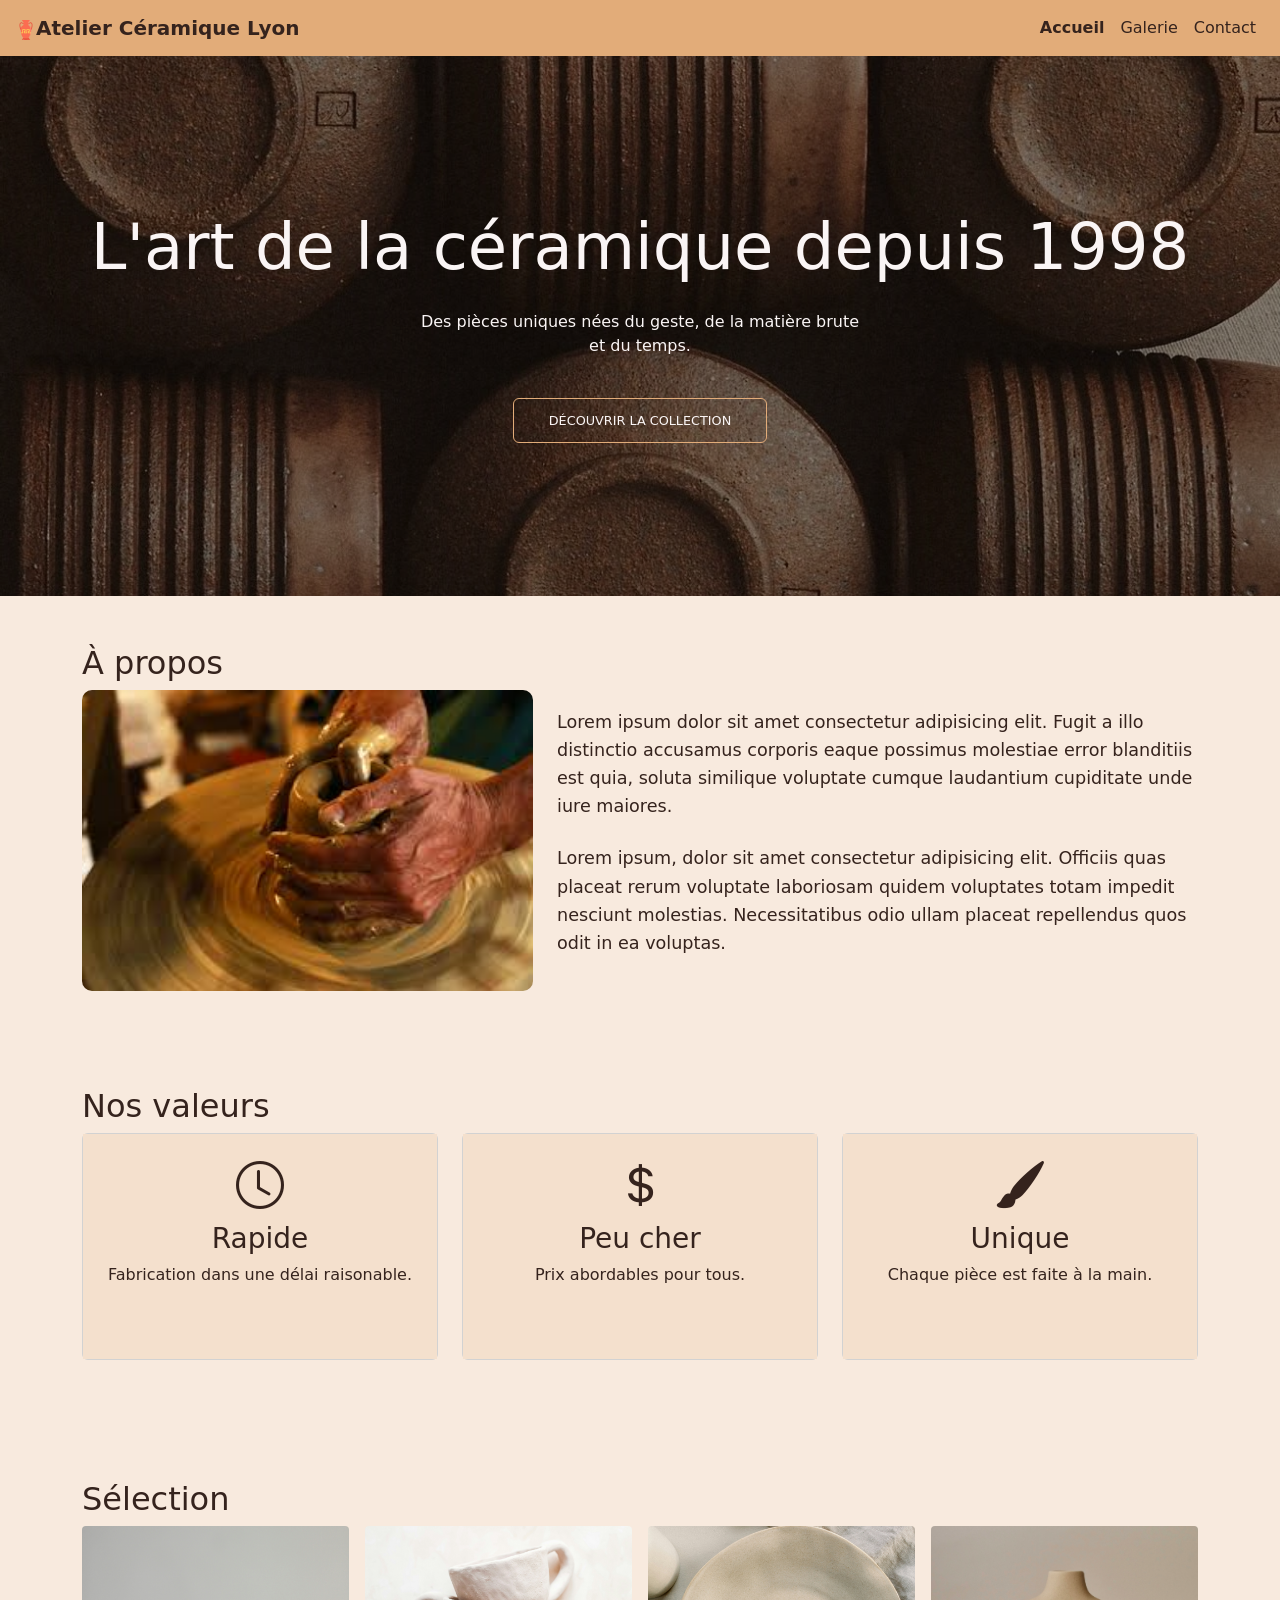
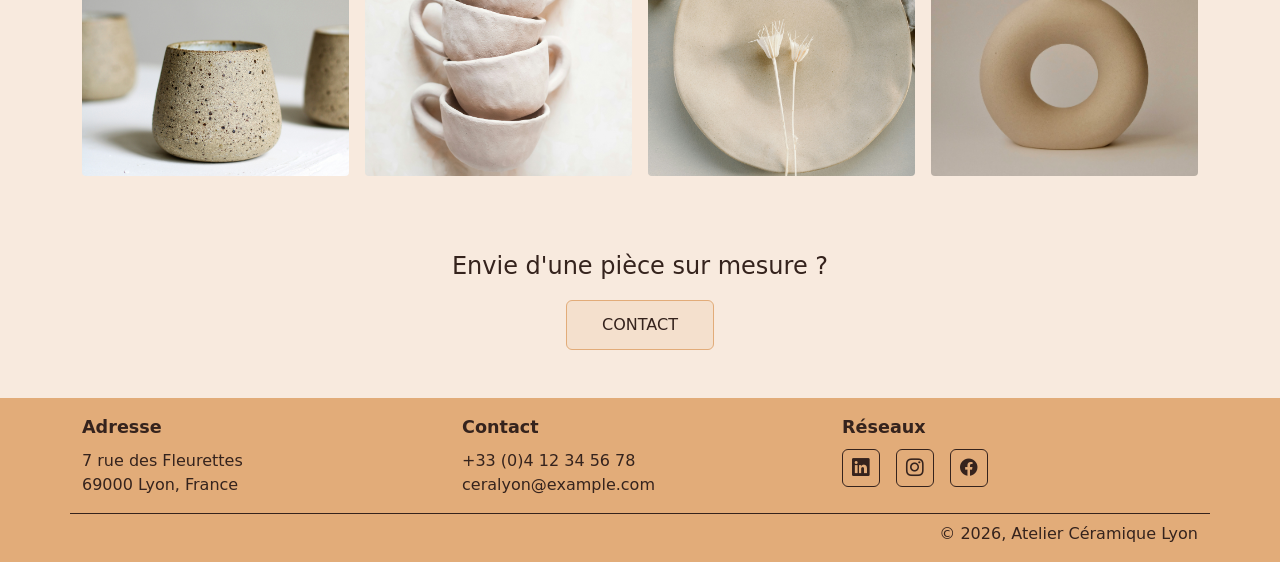
==== index.html @ 5c56f78a "Changement logo, footer responsive, sélection responsive." ====
<!DOCTYPE html>
<html lang="fr">

<head>
    <meta charset="UTF-8">
    <meta name="viewport" content="width=device-width, initial-scale=1.0">
    <link href="assets/css/style.css" rel="stylesheet">
    <link href="https://cdn.jsdelivr.net/npm/bootstrap@5.3.3/dist/css/bootstrap.min.css" rel="stylesheet">
    <link href="https://cdn.jsdelivr.net/npm/bootstrap-icons@1.11.3/font/bootstrap-icons.min.css" rel="stylesheet">
    <title>Atelier Céramique Lyon</title>
</head>

<body>
    <nav id="navi" class="navbar navbar-expand-md">
        <a class="navbar-brand ms-3" href="#">
            <img src="./assets/img/vase.svg" alt="" height="20" width="20" />Atelier Céramique Lyon</a>
        <button class="navbar-toggler ms-auto" type="button" data-bs-toggle="collapse"
            data-bs-target="#navbarSupportedContent" aria-controls="navbarSupportedContent" aria-expanded="false"
            aria-label="Toggle navigation">
            <span class="navbar-toggler-icon"></span>
        </button>
        <div class="collapse navbar-collapse me-3" id="navbarSupportedContent">
            <div class="navbar-nav ms-auto">
                <a class="nav-item nav-link active" href="index.html">Accueil</a>
                <a class="nav-item nav-link" href="galerie.html">Galerie</a>
                <a class="nav-item nav-link" href="contact.html">Contact</a>
            </div>
        </div>
    </nav>

    <main>
        <section class="hero">
            <!-- Image -->
            <img class="hero-img" src="./assets/img/hero1.webp" alt="Céramiques artisanales en terre cuite">

            <!-- Overlay -->
            <div class="hero-overlay"></div>

            <!-- Texte -->
            <div class="hero-content">
                <h1 class="hero-title">L'art de la céramique depuis 1998</h1>
                <p class="hero-subtitle">
                    Des pièces uniques nées du geste, de la matière brute et du temps.
                </p>
                <a href="galerie.html" class="hero-btn">Découvrir la collection</a>
            </div>
        </section>

        <section class="section">
            <div class="container">
                <h2>À propos</h2>
                <div class="row g-4 align-items-center">
                    <div class="col-md-5">
                        <img src="./assets/img/atelierap.jpg" alt="Fabrication d'un pot" class="about-img">
                    </div>

                    <div class="col-md-7 about-text">
                        <p>Lorem ipsum dolor sit amet consectetur adipisicing elit. Fugit a illo distinctio accusamus
                            corporis eaque possimus molestiae error blanditiis est quia, soluta similique voluptate
                            cumque laudantium cupiditate unde iure maiores.</p>
                        <p>Lorem ipsum, dolor sit amet consectetur adipisicing elit. Officiis quas placeat rerum
                            voluptate laboriosam quidem voluptates totam impedit nesciunt molestias. Necessitatibus odio
                            ullam placeat repellendus quos odit in ea voluptas.</p>
                    </div>
                </div>
            </div>
        </section>

        <section class="section">
            <div class="container">
                <h2>Nos valeurs</h2>
                <div class="row">
                    <div class="col-md">
                        <div class="card mb-4">
                            <div class="card-body text-center">
                                <i class="bi bi-clock"></i>
                                <h3 class="value-title">Rapide</h3>
                                <p class="value-text">Fabrication dans une délai raisonable.</p>
                            </div>
                        </div>
                    </div>

                    <div class="col-md">
                        <div class="card mb-4">
                            <div class="card-body text-center">
                                <i class="bi bi-currency-dollar"></i>
                                <h3 class="value-title">Peu cher</h3>
                                <p class="value-text">Prix abordables pour tous.</p>
                            </div>
                        </div>
                    </div>

                    <div class="col-md">
                        <div class="card mb-4">
                            <div class="card-body text-center">
                                <i class="bi bi-brush-fill"></i>
                                <h3 class="value-title">Unique</h3>
                                <p class="value-text">Chaque pièce est faite à la main.</p>
                            </div>
                        </div>
                    </div>
                </div>
            </div>
        </section>

        <section class="section">
            <div class="container">
                <h2>Sélection</h2>
                <div class="row g-3">
                    <div class="col-12 col-sm-6 col-md-3 mb-4">
                        <img class="img-selection" src="./assets/img/selec1.jpg" alt="">
                    </div>
                    <div class="col-12 col-sm-6 col-md-3 mb-4">
                        <img class="img-selection" src="./assets/img/selec2.jpg" alt="">
                    </div>
                    <div class="col-12 col-sm-6 col-md-3 mb-4">
                        <img class="img-selection" src="./assets/img/selec3.jpg" alt="">
                    </div>
                    <div class="col-12 col-sm-6 col-md-3 mb-4">
                        <img class="img-selection" src="./assets/img/selec4.jpg" alt="">
                    </div>
                </div>
            </div>
            <div class="container mt-3">
                <div class="row">
                    <div class="col text-center selec-div">
                        <p>Envie d'une pièce sur mesure ?</p>
                        <a href="contact.html" class="selec-btn">Contact</a>
                    </div>
                </div>
            </div>
        </section>

    </main>

    <footer class="py-3">
        <div class="container">
            <div class="row pb-2 gy-4 text-center text-md-start">

                <div class="col-12 col-md-4">
                    <p class="col-title">Adresse</p>
                    <div class="footer-info">
                        7 rue des Fleurettes<br>
                        69000 Lyon, France
                    </div>
                </div>

                <div class="col-12 col-md-4">
                    <p class="col-title">Contact</p>
                    <div class="footer-info">
                        <a href="tel:+33412345678">+33 (0)4 12 34 56 78</a><br>
                        <a href="mailto:mailto:ceralyon@example.com">ceralyon@example.com</a>
                    </div>
                </div>

                <div class="col-12 col-md-4">
                    <p class="col-title">Réseaux</p>
                    <div class="d-flex justify-content-center justify-content-md-start gap-3">
                        <a href="https://www.linkedin.com" class="social-icon" target="_blank" rel="noopener"
                            aria-label="LinkedIn">
                            <i class="bi bi-linkedin"></i>
                        </a>
                        <a href="https://www.instagram.com" class="social-icon" target="_blank" rel="noopener"
                            aria-label="Instagram">
                            <i class="bi bi-instagram"></i>
                        </a>
                        <a href="https://www.facebook.com" class="social-icon" target="_blank" rel="noopener"
                            aria-label="Facebook">
                            <i class="bi bi-facebook"></i>
                        </a>
                    </div>
                </div>

            </div>

            <div class="row border-top pt-2 mt-2">
                <div class="col-12 text-center text-md-end">
                    <p class="copyright mb-0"><span>&copy; 2026</span>, Atelier Céramique Lyon</p>
                </div>
            </div>
        </div>
    </footer>

    <script src="https://cdn.jsdelivr.net/npm/bootstrap@5.3.8/dist/js/bootstrap.bundle.min.js"
        integrity="sha384-FKyoEForCGlyvwx9Hj09JcYn3nv7wiPVlz7YYwJrWVcXK/BmnVDxM+D2scQbITxI"
        crossorigin="anonymous"></script>
</body>

</html>
---- assets/css/style.css ----
/**************** Reset ****************/
*,
*::before,
*::after {
    box-sizing: border-box;
    margin: 0;
    padding: 0;
}

/**************** Root ****************/
:root {
    --white-ish: #faf5f5;
    --bg-body: #f8eade;
    --accent-bg-body: #f4e0cd;
    --bg-nav-ft-btn: #e2ac79;
    --primary-txt-i: #35231D;
}

/**************** Navigation ****************/
#navi {
    background-color: var(--bg-nav-ft-btn);
}

.navbar-brand,
.active {
    color: var(--primary-txt-i) !important;
    font-weight: 600 !important;
}

.nav-link {
    color: var(--primary-txt-i) !important;
}

.nav-link:hover {
    color: var(--white-ish) !important;
}

/**************** Hero ****************/
.hero {
    position: relative;
    width: 100%;
    height: 60vh;
}

/* Image de fond */
.hero-img {
    position: absolute;
    inset: 0;
    /* positionne l'élément*/
    width: 100%;
    height: 100%;
    object-fit: cover;
    object-position: center;
}

/* Overlay sombre */
.hero-overlay {
    position: absolute;
    inset: 0;
    /* positionne l'élément*/
    background: rgba(20, 12, 8, 0.45);
}

.hero-content {
    position: relative;
    z-index: 1;
    /* Au dessus de l'image + overlay */
    height: 100%;
    display: flex;
    flex-direction: column;
    align-items: center;
    justify-content: center;
    text-align: center;
    padding: 2rem;
    color: var(--white-ish);
}

.hero-title {
    font-weight: 400;
    font-size: clamp(2.8rem, 5vw, 6rem);
    /* responsive */
    margin-bottom: 1.5rem;
}

.hero-subtitle {
    font-weight: 400;
    font-size: clamp(.85rem, 1.5vw, 1rem);
    /* responsive */
    color: var(--white-ish);
    max-width: 450px;
    /* Pour un subtitle en 2 lignes */
    margin-bottom: 2.5rem;
}

.hero-btn {
    display: inline-block;
    padding: .75rem 2.2rem;
    border: 1px solid var(--bg-nav-ft-btn);
    border-radius: 6px;
    color: var(--white-ish);
    font-weight: 400;
    font-size: .8rem;
    text-transform: uppercase;
    text-decoration: none;
    transition: background .25s, color .25s;
}

.hero-btn:hover {
    background: var(--bg-nav-ft-btn);
    color: var(--primary-txt-i);
}

/**************** Main ****************/
main {
    background-color: var(--bg-body);
}

.section {
    padding: 3rem 0;
    color: var(--primary-txt-i);
}

/**************** About ****************/

.about-section h2 {
    font-size: 1.5rem;
    font-weight: 600;
    margin-bottom: 1.5rem;
    color: var(--primary-txt-i);
}

.about-img {
    width: 100%;
    height: 100%;
    min-height: 260px;
    object-fit: cover;
    display: block;
    border-radius: 10px;
}

.about-text p {
    font-size: 1.1rem;
    line-height: 1.6;
    color: var(--primary-txt-i);
}

.about-text p+p {
    margin-top: 1.5rem;
}

/**************** Values ****************/
.value-text,
.value-title,
.card-body>i {
    color: var(--primary-txt-i);
}

.card-body {
    background-color: var(--accent-bg-body);
    height: 25vh;
}

.card-body>i {
    font-size: 3em;
}

/**************** Selection ****************/
.img-selection {
    width: 100%;
    height: 250px;
    /* hauteur fixe identique pour toutes */
    object-fit: cover;
    /* recadre sans déformer */
    object-position: center;
    display: block;
    border-radius: 4px;
}

.selec-div {
    padding-top: 2rem;
}

.selec-div>p {
    font-size: 1.5rem;
    font-weight: 400;
}

.selec-btn {
    display: inline-block;
    padding: .75rem 2.2rem;
    border: 1px solid var(--bg-nav-ft-btn);
    border-radius: 6px;
    color: var(--primary-txt-i);
    font-weight: 400;
    font-size: 1rem;
    text-transform: uppercase;
    text-decoration: none;
    transition: background .25s, color .25s;
    background-color: var(--accent-bg-body);
}

.selec-btn:hover {
    background: var(--bg-nav-ft-btn);
    color: var(--primary-txt-i);
}

/**************** Contact ****************/
.btn-outline-primary {
    color: var(--primary-txt-i) !important;
    border: solid 2px var(--bg-nav-ft-btn) !important;
    background-color: var(--accent-bg-body) !important;
}

.btn-outline-primary:hover {
    color: var(--primary-txt-i) !important;
    background-color: var(--bg-nav-ft-btn) !important;
}

.outline {
    outline: solid var(--bg-nav-ft-btn);
    padding: 20px;
}

.form-control:focus {
    border-color: var(--primary-txt-i) !important;
    box-shadow: none !important;
}

.form-select:focus {
    border-color: var(--primary-txt-i) !important;
    box-shadow: none !important;
}

.form-check-input:focus {
    border-color: var(--primary-txt-i) !important;
    box-shadow: none !important;
}

.form-check-input:checked {
    border-color: var(--primary-txt-i) !important;
    box-shadow: none !important;
    background-color: var(--bg-nav-ft-btn) !important;
}

.infos {
    font-weight: 600;
    font-size: 1.1em;
}

main {
    color: var(--primary-txt-i);
    overflow-x: hidden;
}

main a,
footer a {
    color: var(--primary-txt-i);
    text-decoration: none;
    transition: color .2s;
}

main a:hover {
    color: var(--primary-txt-i);
}

/**************** Footer ****************/

footer {
    background-color: var(--bg-nav-ft-btn);
    color: var(--primary-txt-i);
}

/* footer a {
    color: var(--primary-txt-i);
    text-decoration: none;
    transition: color .2s;
} */

footer a:hover {
    color: var(--white-ish);
}

.col-title {
    font-weight: 600;
    font-size: 1.1rem;
    margin-bottom: .5rem;
    color: var(--primary-txt-i);
}

.social-icon {
    display: inline-flex;
    align-items: center;
    justify-content: center;
    width: 38px;
    height: 38px;
    border: 1px solid var(--primary-txt-i);
    border-radius: 6px;
    font-size: 1.1rem;
    transition: border-color .2s, color .2s;
}

.social-icon:hover {
    border-color: var(--white-ish);
}

div > .border-top {
    border-color: var(--primary-txt-i) !important;
}
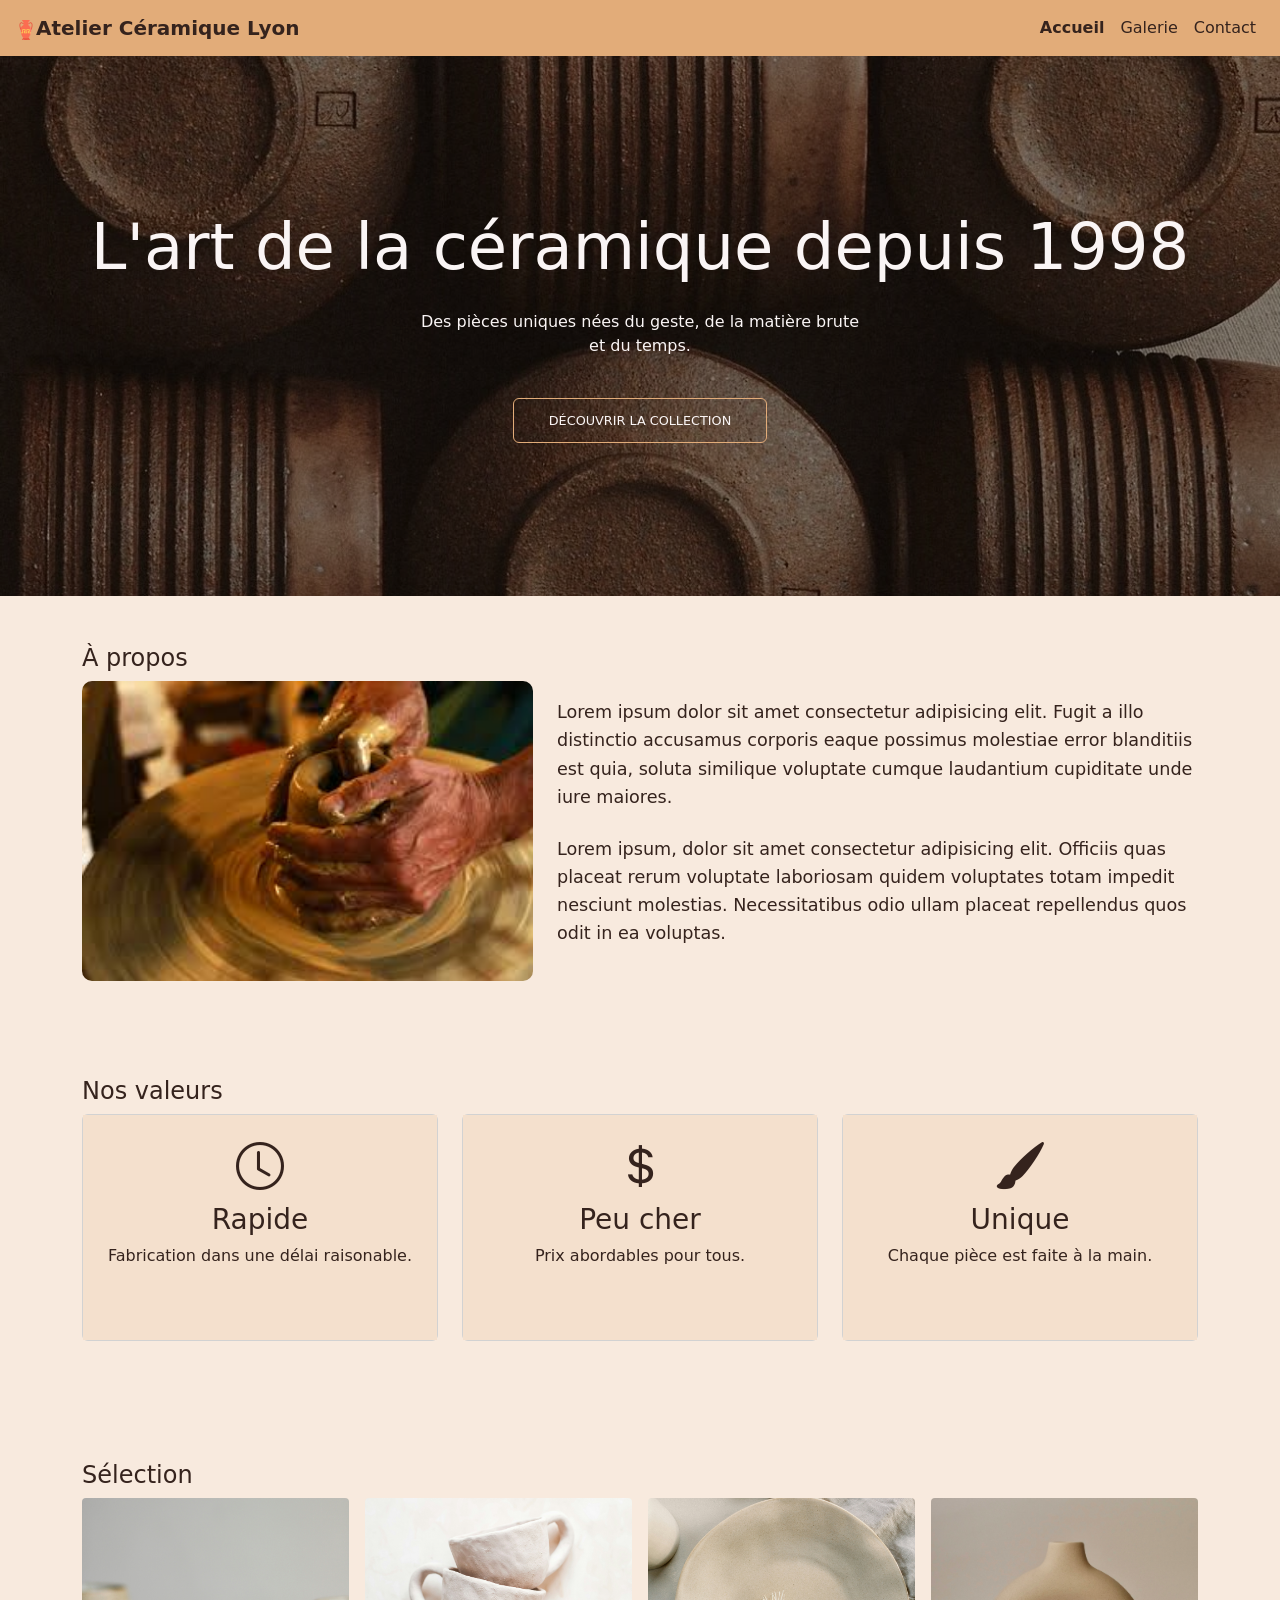
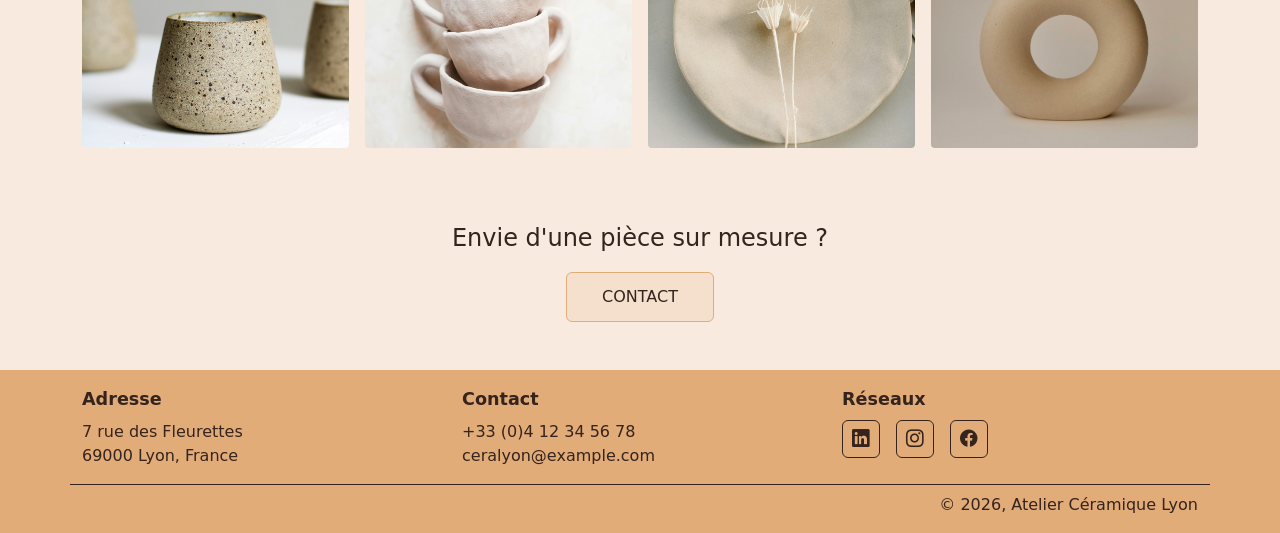
==== commit dbddccad: "Uniformisation de la taille des textes, ajout page Galerie." ====
--- a/index.html
+++ b/index.html
@@ -13,7 +13,7 @@
 <body>
     <nav id="navi" class="navbar navbar-expand-md">
         <a class="navbar-brand ms-3" href="#">
-            <img src="./assets/img/vase.svg" alt="" height="20" width="20" />Atelier Céramique Lyon</a>
+            <img src="./assets/img/vase.svg" alt="" height="20" width="20">Atelier Céramique Lyon</a>
         <button class="navbar-toggler ms-auto" type="button" data-bs-toggle="collapse"
             data-bs-target="#navbarSupportedContent" aria-controls="navbarSupportedContent" aria-expanded="false"
             aria-label="Toggle navigation">
@@ -30,13 +30,8 @@
 
     <main>
         <section class="hero">
-            <!-- Image -->
             <img class="hero-img" src="./assets/img/hero1.webp" alt="Céramiques artisanales en terre cuite">
-
-            <!-- Overlay -->
             <div class="hero-overlay"></div>
-
-            <!-- Texte -->
             <div class="hero-content">
                 <h1 class="hero-title">L'art de la céramique depuis 1998</h1>
                 <p class="hero-subtitle">
--- a/assets/css/style.css
+++ b/assets/css/style.css
@@ -14,6 +14,17 @@
     --accent-bg-body: #f4e0cd;
     --bg-nav-ft-btn: #e2ac79;
     --primary-txt-i: #35231D;
+}
+
+/**************** Body ****************/
+body {
+    display: flex;
+    flex-direction: column;
+    min-height: 100vh;
+}
+
+body h2 {
+    font-size: 1.5em;
 }
 
 /**************** Navigation ****************/
@@ -112,6 +123,7 @@
 
 /**************** Main ****************/
 main {
+    flex: 1;
     background-color: var(--bg-body);
 }
 
@@ -121,14 +133,6 @@
 }
 
 /**************** About ****************/
-
-.about-section h2 {
-    font-size: 1.5rem;
-    font-weight: 600;
-    margin-bottom: 1.5rem;
-    color: var(--primary-txt-i);
-}
-
 .about-img {
     width: 100%;
     height: 100%;
@@ -204,6 +208,43 @@
     color: var(--primary-txt-i);
 }
 
+/**************** Galerie ****************/
+.card-galerie {
+    border: 1px solid var(--primary-txt-i);
+    border-radius: 8px;
+    overflow: hidden;
+    cursor: pointer;
+    transition: box-shadow 0.2s;
+}
+.card-galerie:hover {
+    box-shadow: 0 4px 12px rgba(53,35,29,0.5);
+}
+
+.card-img-wrap {
+    width: 100%;
+    height: 200px;
+    overflow: hidden;
+}
+.card-img-wrap img {
+    width: 100%;
+    height: 100%;
+    object-fit: cover;
+    transition: transform 0.3s ease;
+}
+.card-galerie:hover .card-img-wrap img {
+    transform: scale(1.04); /* zoom */
+}
+
+.card-body-galerie {
+    padding: 1rem 1.25rem 1.25rem;
+}
+.card-body-galerie p {
+  color: var(--primary-txt-i);
+  margin: 0;
+  line-height: 1.4;
+}
+
+
 /**************** Contact ****************/
 .btn-outline-primary {
     color: var(--primary-txt-i) !important;
@@ -219,6 +260,11 @@
 .outline {
     outline: solid var(--bg-nav-ft-btn);
     padding: 20px;
+}
+
+.required::after {
+    content:" *";
+    color: red;
 }
 
 .form-control:focus {
@@ -303,6 +349,6 @@
     border-color: var(--white-ish);
 }
 
-div > .border-top {
+div>.border-top {
     border-color: var(--primary-txt-i) !important;
 }
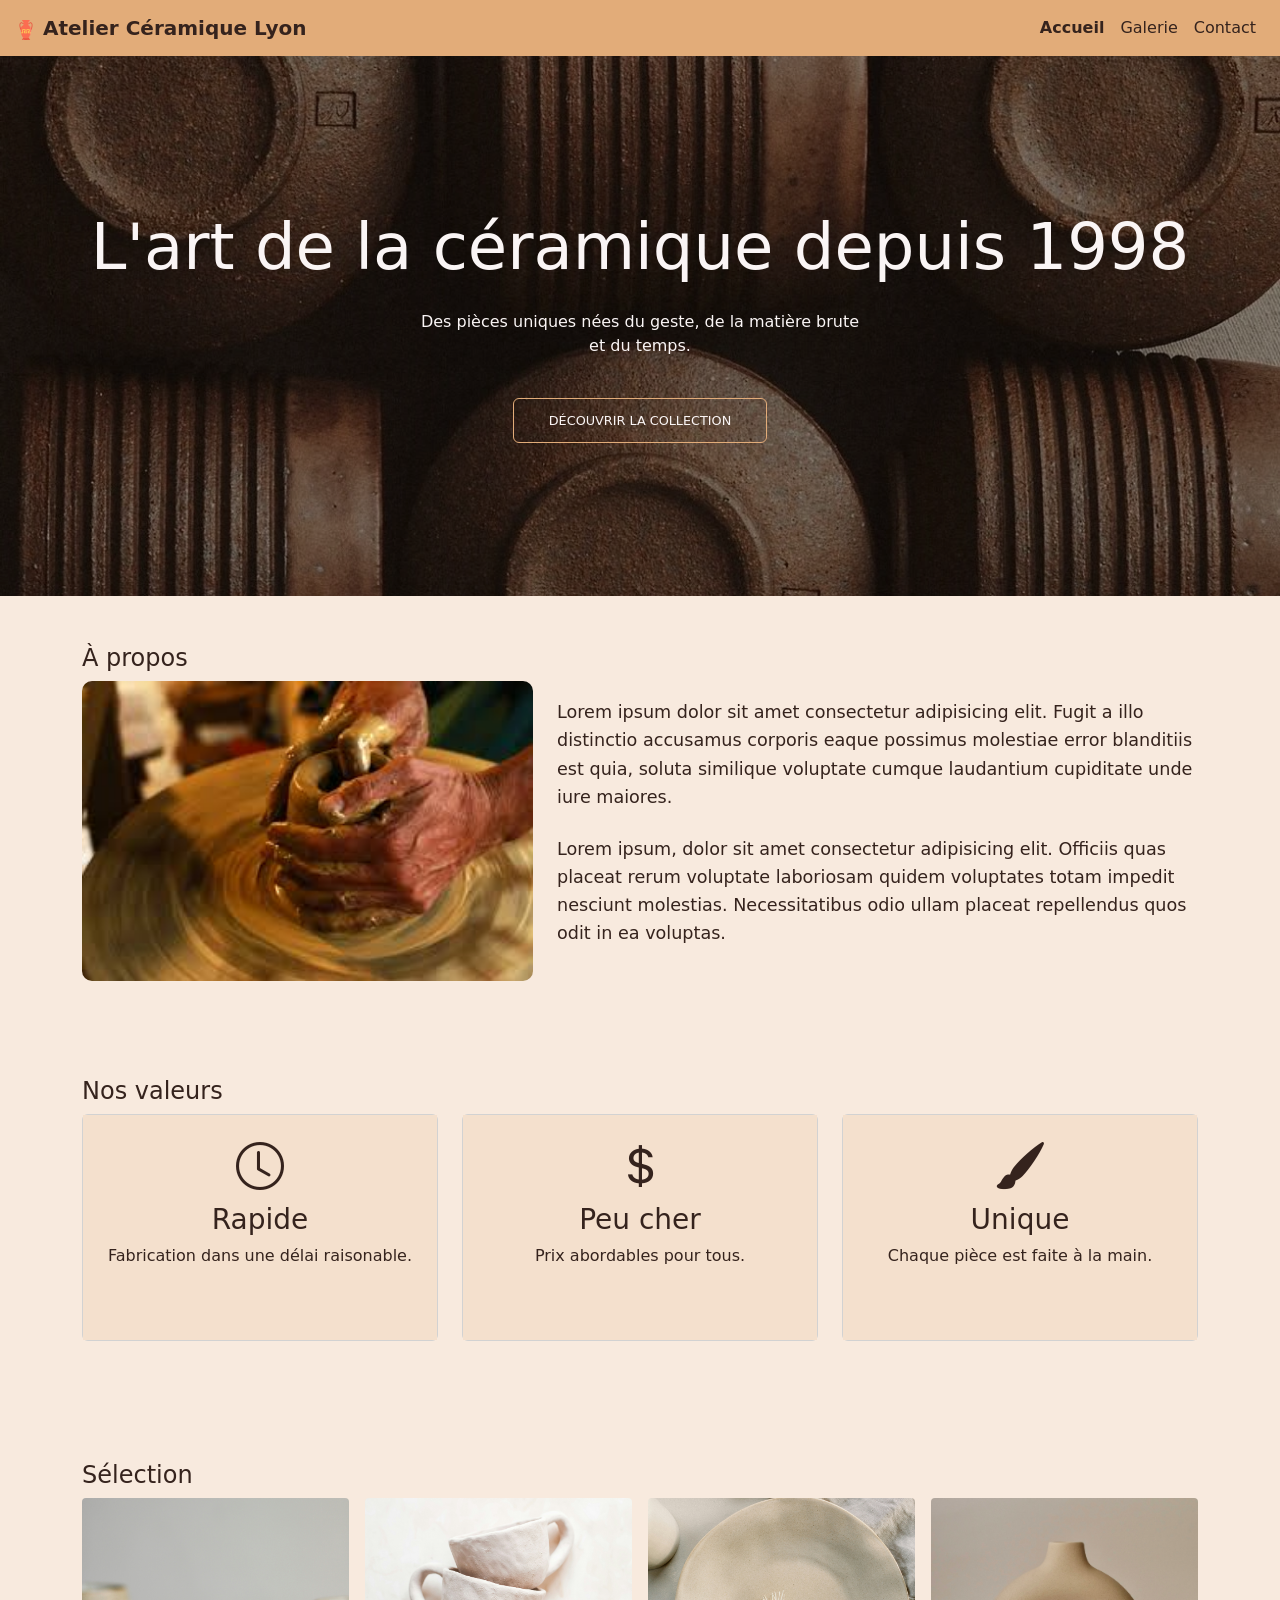
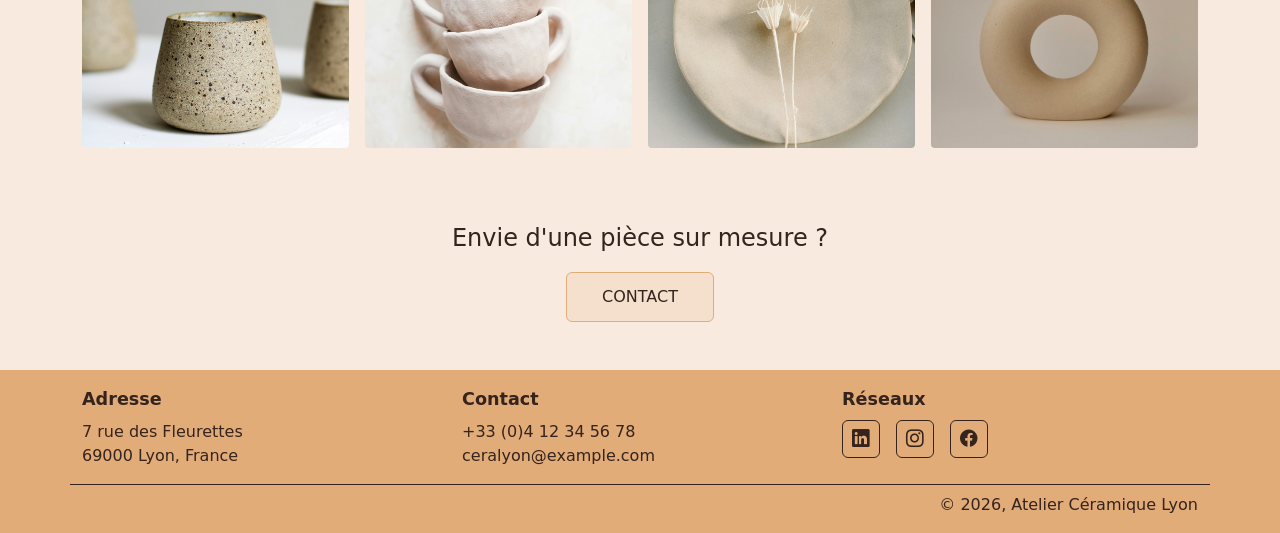
==== commit 76fff9aa: "Ajout du nouvel icon navbrand sur toutes les pages + redirection accueil dessus." ====
--- a/index.html
+++ b/index.html
@@ -12,8 +12,8 @@
 
 <body>
     <nav id="navi" class="navbar navbar-expand-md">
-        <a class="navbar-brand ms-3" href="#">
-            <img src="./assets/img/vase.svg" alt="" height="20" width="20">Atelier Céramique Lyon</a>
+        <a class="navbar-brand ms-3" href="index.html">
+            <img src="./assets/img/vase.svg" alt="" height="20" width="20"> Atelier Céramique Lyon</a>
         <button class="navbar-toggler ms-auto" type="button" data-bs-toggle="collapse"
             data-bs-target="#navbarSupportedContent" aria-controls="navbarSupportedContent" aria-expanded="false"
             aria-label="Toggle navigation">
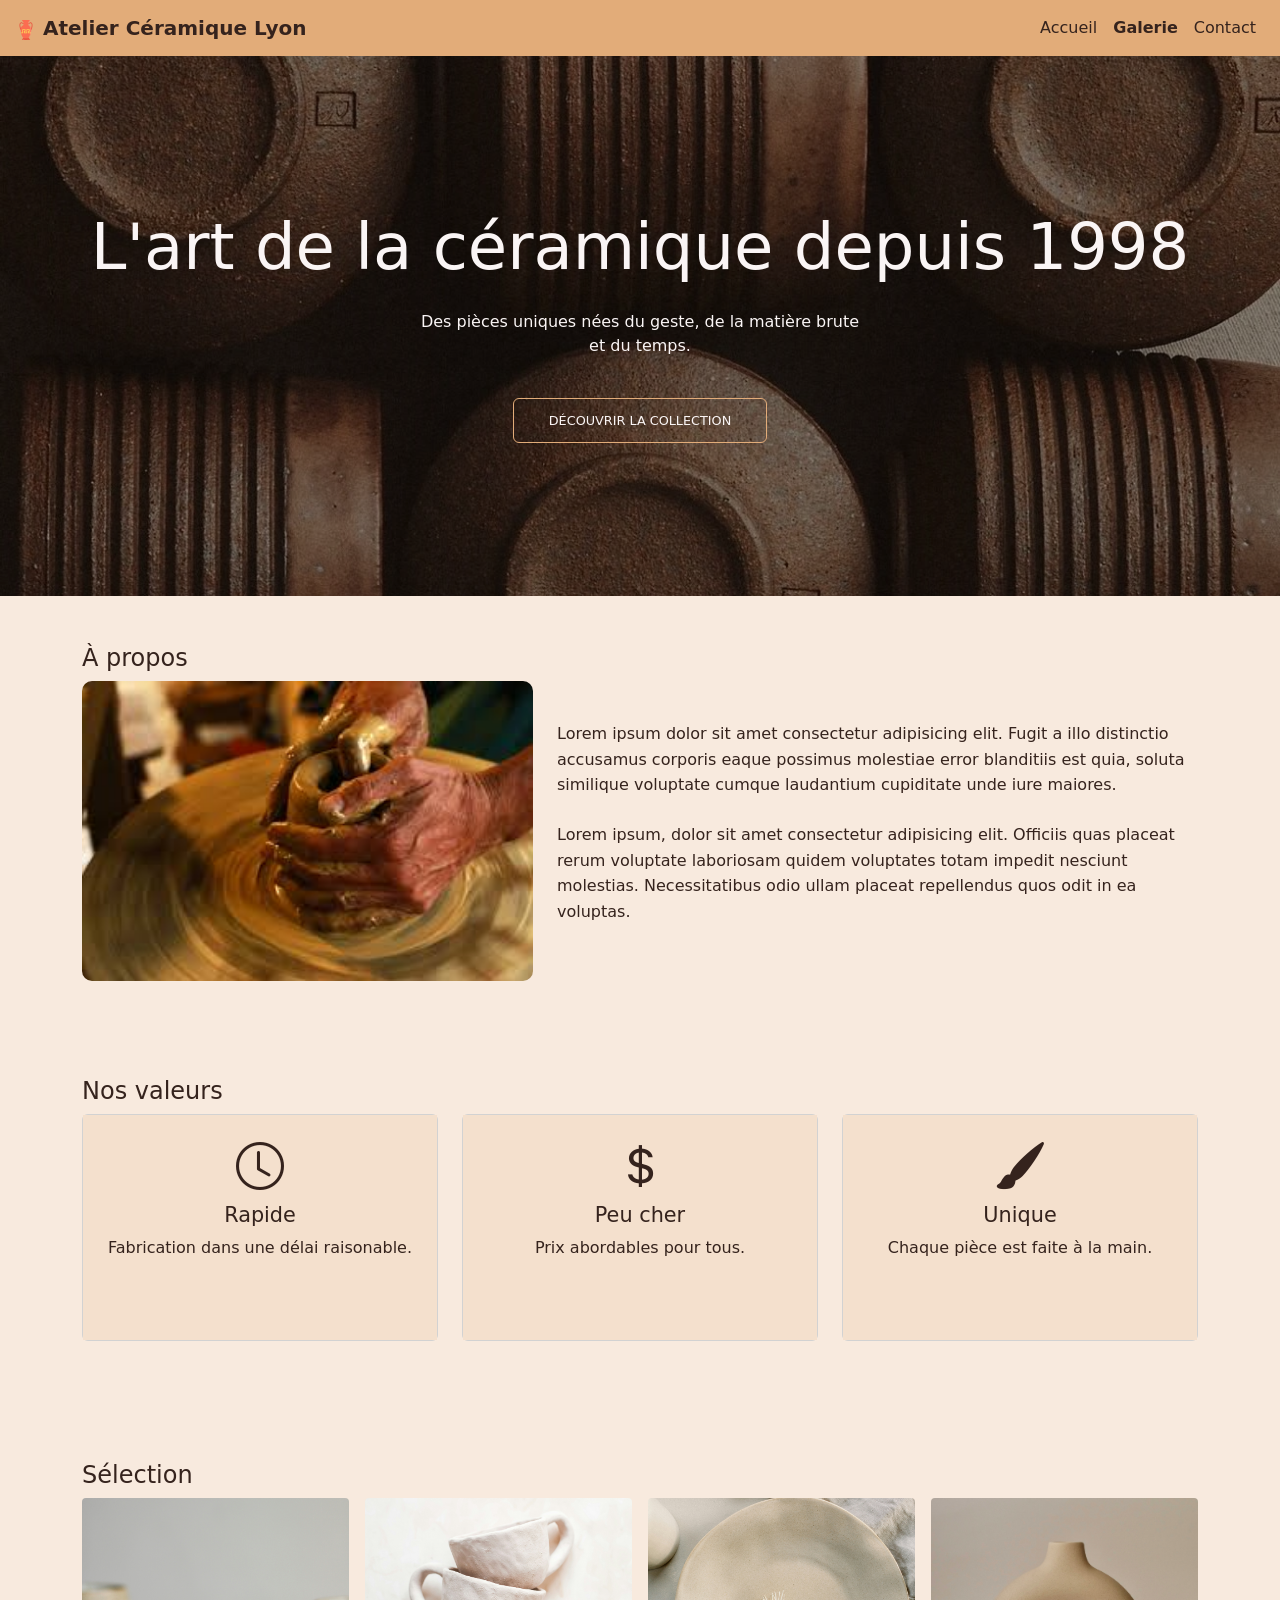
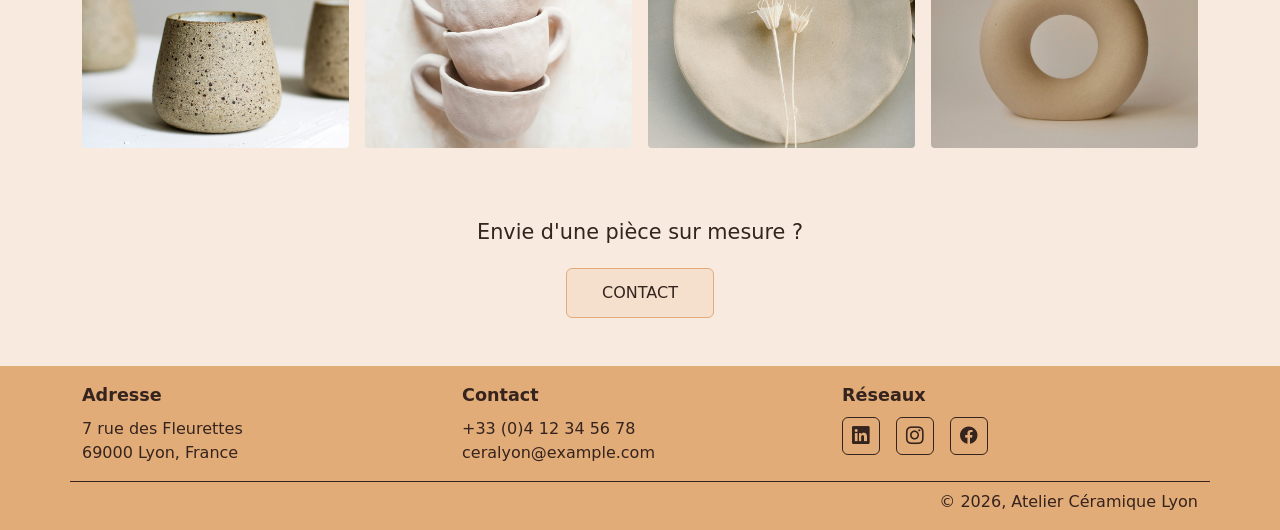
==== commit a74aa9d6: "Ajout nav in header sur index et galerie, changement taille de police." ====
--- a/index.html
+++ b/index.html
@@ -11,22 +11,24 @@
 </head>
 
 <body>
-    <nav id="navi" class="navbar navbar-expand-md">
-        <a class="navbar-brand ms-3" href="index.html">
-            <img src="./assets/img/vase.svg" alt="" height="20" width="20"> Atelier Céramique Lyon</a>
-        <button class="navbar-toggler ms-auto" type="button" data-bs-toggle="collapse"
-            data-bs-target="#navbarSupportedContent" aria-controls="navbarSupportedContent" aria-expanded="false"
-            aria-label="Toggle navigation">
-            <span class="navbar-toggler-icon"></span>
-        </button>
-        <div class="collapse navbar-collapse me-3" id="navbarSupportedContent">
-            <div class="navbar-nav ms-auto">
-                <a class="nav-item nav-link active" href="index.html">Accueil</a>
-                <a class="nav-item nav-link" href="galerie.html">Galerie</a>
-                <a class="nav-item nav-link" href="contact.html">Contact</a>
+    <header>
+        <nav id="navi" class="navbar navbar-expand-md">
+            <a class="navbar-brand ms-3" href="index.html">
+                <img src="./assets/img/vase.svg" alt="" height="20" width="20"> Atelier Céramique Lyon</a>
+            <button class="navbar-toggler ms-auto" type="button" data-bs-toggle="collapse"
+                data-bs-target="#navbarSupportedContent" aria-controls="navbarSupportedContent" aria-expanded="false"
+                aria-label="Toggle navigation">
+                <span class="navbar-toggler-icon"></span>
+            </button>
+            <div class="collapse navbar-collapse me-3" id="navbarSupportedContent">
+                <div class="navbar-nav ms-auto">
+                    <a class="nav-item nav-link" href="index.html">Accueil</a>
+                    <a class="nav-item nav-link active" href="galerie.html">Galerie</a>
+                    <a class="nav-item nav-link" href="contact.html">Contact</a>
+                </div>
             </div>
-        </div>
-    </nav>
+        </nav>
+    </header>
 
     <main>
         <section class="hero">
@@ -119,7 +121,7 @@
             <div class="container mt-3">
                 <div class="row">
                     <div class="col text-center selec-div">
-                        <p>Envie d'une pièce sur mesure ?</p>
+                        <h3>Envie d'une pièce sur mesure ?</h3>
                         <a href="contact.html" class="selec-btn">Contact</a>
                     </div>
                 </div>
--- a/assets/css/style.css
+++ b/assets/css/style.css
@@ -23,8 +23,20 @@
     min-height: 100vh;
 }
 
+body h1 {
+    font-size: 2.5em;
+}
+
 body h2 {
     font-size: 1.5em;
+}
+
+body h3 {
+    font-size: 1.3em;
+}
+
+body .selec-div > h3 {
+    margin-bottom: 1.5rem;
 }
 
 /**************** Navigation ****************/
@@ -143,7 +155,6 @@
 }
 
 .about-text p {
-    font-size: 1.1rem;
     line-height: 1.6;
     color: var(--primary-txt-i);
 }
@@ -164,7 +175,7 @@
     height: 25vh;
 }
 
-.card-body>i {
+.card-body > i {
     font-size: 3em;
 }
 
@@ -184,11 +195,6 @@
     padding-top: 2rem;
 }
 
-.selec-div>p {
-    font-size: 1.5rem;
-    font-weight: 400;
-}
-
 .selec-btn {
     display: inline-block;
     padding: .75rem 2.2rem;
@@ -196,7 +202,6 @@
     border-radius: 6px;
     color: var(--primary-txt-i);
     font-weight: 400;
-    font-size: 1rem;
     text-transform: uppercase;
     text-decoration: none;
     transition: background .25s, color .25s;
@@ -286,11 +291,6 @@
     border-color: var(--primary-txt-i) !important;
     box-shadow: none !important;
     background-color: var(--bg-nav-ft-btn) !important;
-}
-
-.infos {
-    font-weight: 600;
-    font-size: 1.1em;
 }
 
 main {
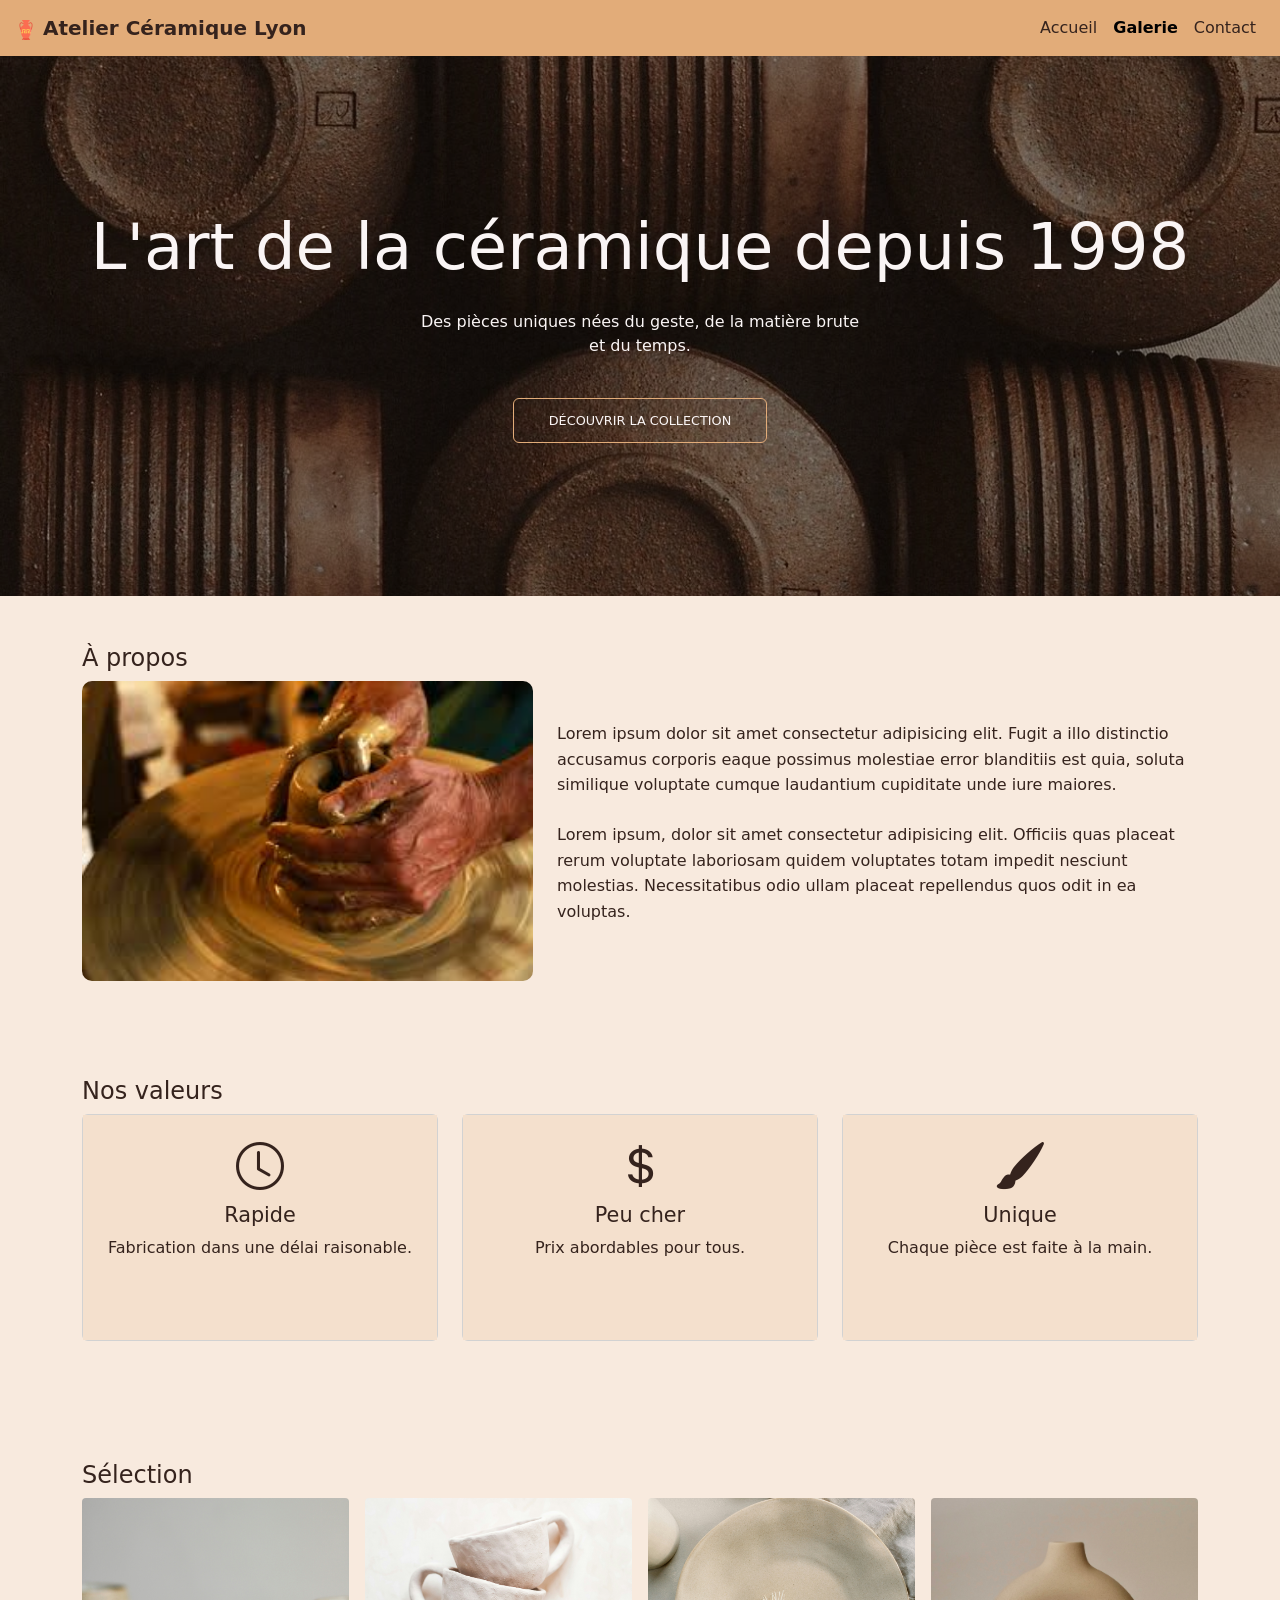
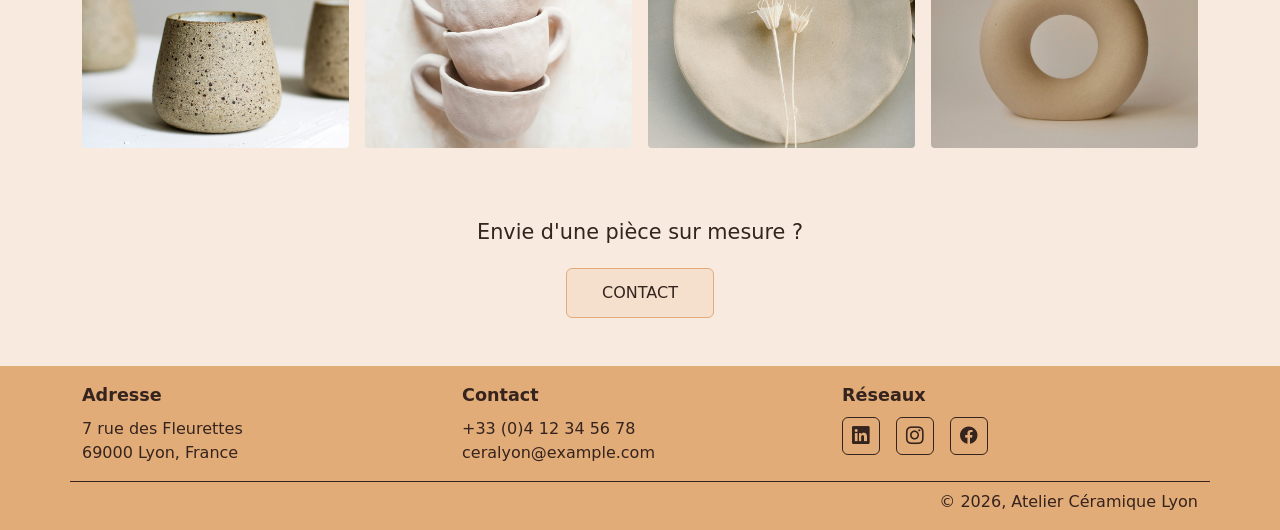
==== commit f9473b50: "Changement de l'ordre des stylesheet pour enlever 99% des important." ====
--- a/index.html
+++ b/index.html
@@ -4,9 +4,9 @@
 <head>
     <meta charset="UTF-8">
     <meta name="viewport" content="width=device-width, initial-scale=1.0">
-    <link href="assets/css/style.css" rel="stylesheet">
     <link href="https://cdn.jsdelivr.net/npm/bootstrap@5.3.3/dist/css/bootstrap.min.css" rel="stylesheet">
     <link href="https://cdn.jsdelivr.net/npm/bootstrap-icons@1.11.3/font/bootstrap-icons.min.css" rel="stylesheet">
+    <link href="assets/css/style.css" rel="stylesheet">
     <title>Atelier Céramique Lyon</title>
 </head>
 
--- a/assets/css/style.css
+++ b/assets/css/style.css
@@ -1,3 +1,6 @@
+/**************** Font ****************/
+@import url('https://fonts.googleapis.com/css2?family=Bree+Serif&display=swap');
+
 /**************** Reset ****************/
 *,
 *::before,
@@ -44,18 +47,17 @@
     background-color: var(--bg-nav-ft-btn);
 }
 
-.navbar-brand,
-.active {
-    color: var(--primary-txt-i) !important;
-    font-weight: 600 !important;
+.navbar-brand, .active {
+    color: var(--primary-txt-i);
+    font-weight: 600;
 }
 
 .nav-link {
-    color: var(--primary-txt-i) !important;
+    color: var(--primary-txt-i);
 }
 
 .nav-link:hover {
-    color: var(--white-ish) !important;
+    color: var(--white-ish);
 }
 
 /**************** Hero ****************/
@@ -164,9 +166,7 @@
 }
 
 /**************** Values ****************/
-.value-text,
-.value-title,
-.card-body>i {
+.value-text, .value-title, .card-body>i {
     color: var(--primary-txt-i);
 }
 
@@ -183,9 +183,7 @@
 .img-selection {
     width: 100%;
     height: 250px;
-    /* hauteur fixe identique pour toutes */
     object-fit: cover;
-    /* recadre sans déformer */
     object-position: center;
     display: block;
     border-radius: 4px;
@@ -252,14 +250,14 @@
 
 /**************** Contact ****************/
 .btn-outline-primary {
-    color: var(--primary-txt-i) !important;
-    border: solid 2px var(--bg-nav-ft-btn) !important;
-    background-color: var(--accent-bg-body) !important;
+    color: var(--primary-txt-i);
+    border: solid 2px var(--bg-nav-ft-btn);
+    background-color: var(--accent-bg-body);
 }
 
 .btn-outline-primary:hover {
-    color: var(--primary-txt-i) !important;
-    background-color: var(--bg-nav-ft-btn) !important;
+    border-color: var(--bg-nav-ft-btn);
+    background-color: var(--bg-nav-ft-btn);
 }
 
 .outline {
@@ -272,25 +270,13 @@
     color: red;
 }
 
-.form-control:focus {
-    border-color: var(--primary-txt-i) !important;
-    box-shadow: none !important;
-}
-
-.form-select:focus {
-    border-color: var(--primary-txt-i) !important;
-    box-shadow: none !important;
-}
-
-.form-check-input:focus {
-    border-color: var(--primary-txt-i) !important;
-    box-shadow: none !important;
+.form-control:focus, .form-select:focus,.form-check-input:focus , .form-check-input:checked {
+    border-color: var(--primary-txt-i);
+    box-shadow: 0 0 5px var(--primary-txt-i);
 }
 
 .form-check-input:checked {
-    border-color: var(--primary-txt-i) !important;
-    box-shadow: none !important;
-    background-color: var(--bg-nav-ft-btn) !important;
+    background-color: var(--bg-nav-ft-btn);
 }
 
 main {
@@ -306,7 +292,7 @@
 }
 
 main a:hover {
-    color: var(--primary-txt-i);
+    color: var(--bg-nav-ft-btn);
 }
 
 /**************** Footer ****************/
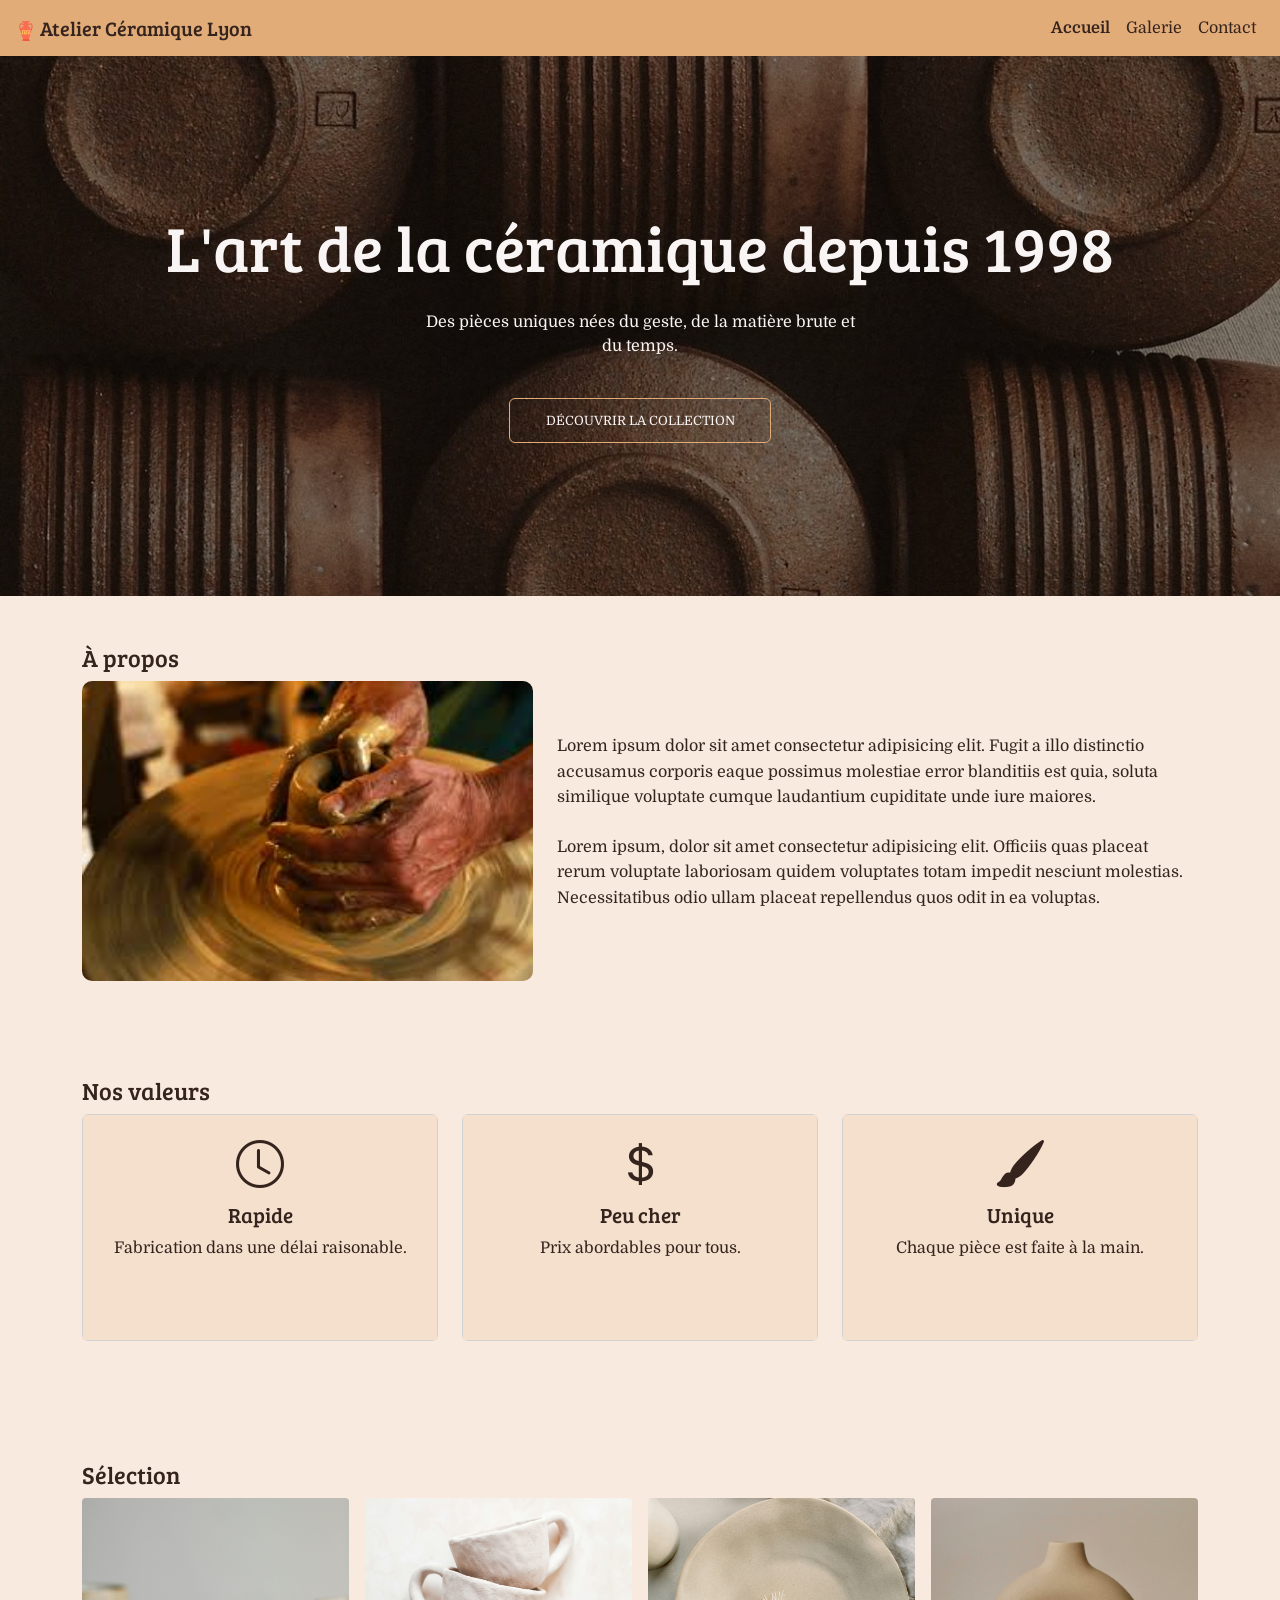
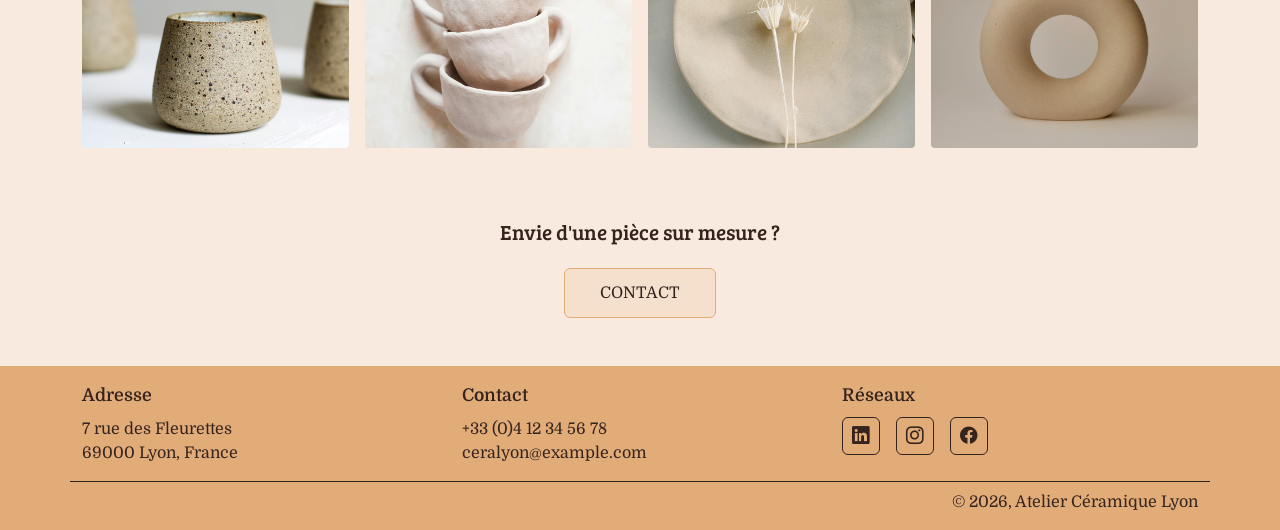
==== commit f37ea9bd: "Changement de polices et finition du README." ====
--- a/index.html
+++ b/index.html
@@ -22,8 +22,8 @@
             </button>
             <div class="collapse navbar-collapse me-3" id="navbarSupportedContent">
                 <div class="navbar-nav ms-auto">
-                    <a class="nav-item nav-link" href="index.html">Accueil</a>
-                    <a class="nav-item nav-link active" href="galerie.html">Galerie</a>
+                    <a class="nav-item nav-link active" href="index.html">Accueil</a>
+                    <a class="nav-item nav-link" href="galerie.html">Galerie</a>
                     <a class="nav-item nav-link" href="contact.html">Contact</a>
                 </div>
             </div>
--- a/assets/css/style.css
+++ b/assets/css/style.css
@@ -1,5 +1,6 @@
 /**************** Font ****************/
 @import url('https://fonts.googleapis.com/css2?family=Bree+Serif&display=swap');
+@import url('https://fonts.googleapis.com/css2?family=Domine:wght@400..700&display=swap');
 
 /**************** Reset ****************/
 *,
@@ -24,18 +25,22 @@
     display: flex;
     flex-direction: column;
     min-height: 100vh;
+    font-family: "Domine", serif;
 }
 
 body h1 {
     font-size: 2.5em;
+    font-family: "Bree Serif", serif;
 }
 
 body h2 {
     font-size: 1.5em;
+    font-family: "Bree Serif", serif;
 }
 
 body h3 {
     font-size: 1.3em;
+    font-family: "Bree Serif", serif;
 }
 
 body .selec-div > h3 {
@@ -47,9 +52,14 @@
     background-color: var(--bg-nav-ft-btn);
 }
 
-.navbar-brand, .active {
-    color: var(--primary-txt-i);
-    font-weight: 600;
+.navbar-brand, .navbar-brand:hover, .navbar-brand:focus {
+    color: var(--primary-txt-i);
+    font-family: "Bree Serif", serif;
+}
+
+.navbar-nav .nav-link.active {
+    color:  var(--primary-txt-i);
+    font-weight: 800;
 }
 
 .nav-link {
@@ -67,11 +77,9 @@
     height: 60vh;
 }
 
-/* Image de fond */
 .hero-img {
     position: absolute;
     inset: 0;
-    /* positionne l'élément*/
     width: 100%;
     height: 100%;
     object-fit: cover;
@@ -82,14 +90,12 @@
 .hero-overlay {
     position: absolute;
     inset: 0;
-    /* positionne l'élément*/
     background: rgba(20, 12, 8, 0.45);
 }
 
 .hero-content {
     position: relative;
-    z-index: 1;
-    /* Au dessus de l'image + overlay */
+    z-index: 1; /* Au dessus de l'image + overlay */
     height: 100%;
     display: flex;
     flex-direction: column;
@@ -101,6 +107,7 @@
 }
 
 .hero-title {
+    font-family: "Bree Serif", serif;
     font-weight: 400;
     font-size: clamp(2.8rem, 5vw, 6rem);
     /* responsive */
@@ -108,6 +115,7 @@
 }
 
 .hero-subtitle {
+    font-family: "Domine", serif;
     font-weight: 400;
     font-size: clamp(.85rem, 1.5vw, 1rem);
     /* responsive */
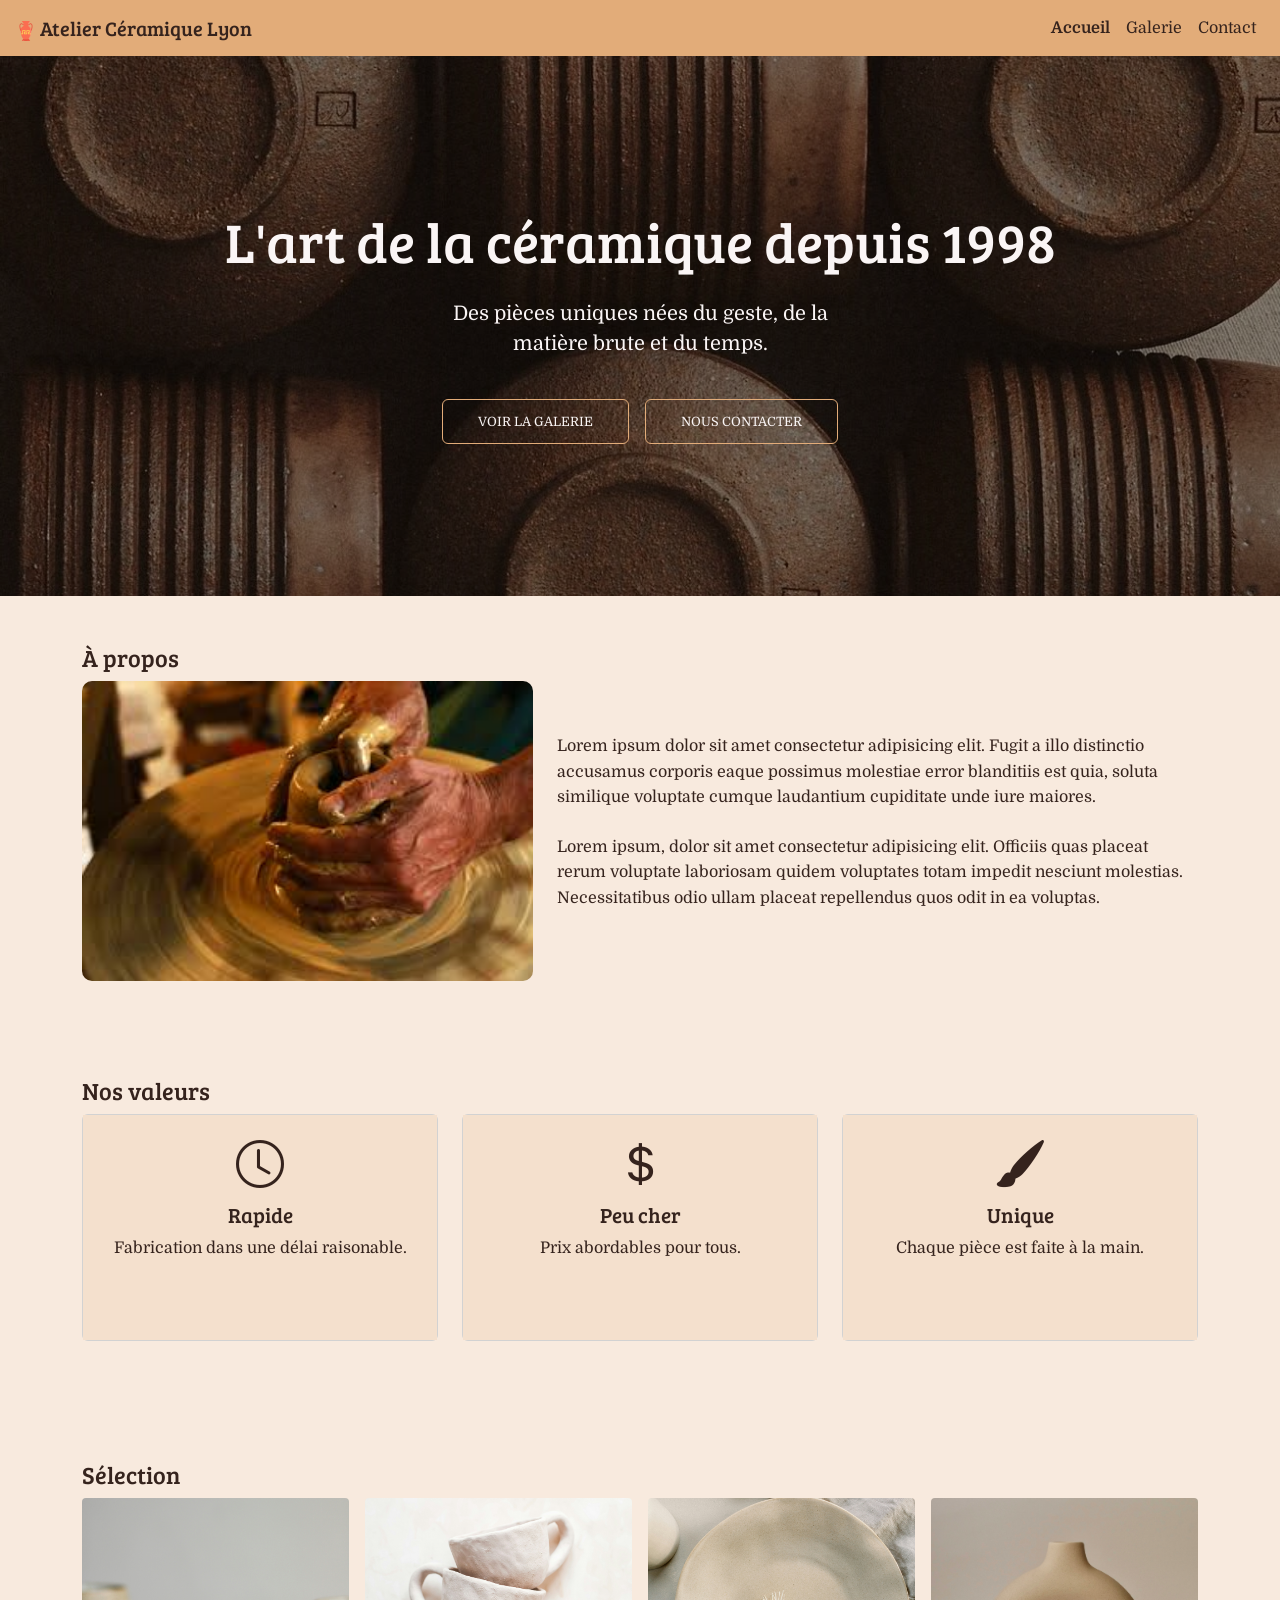
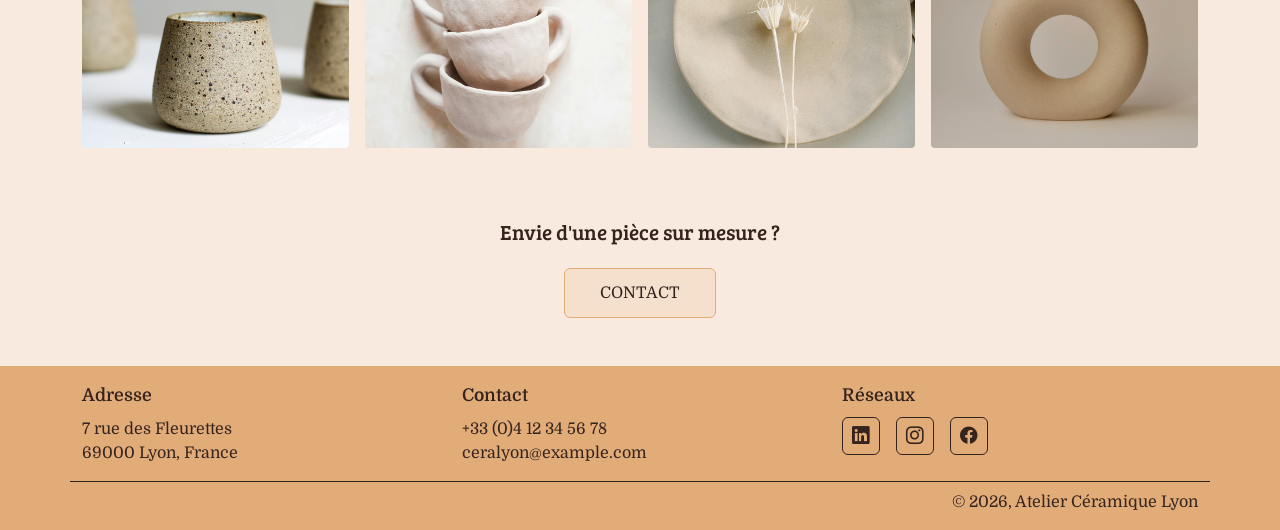
==== commit c1ca2ce3: "Ajout du deuxième bouton oublié du héro avec son css." ====
--- a/index.html
+++ b/index.html
@@ -39,7 +39,10 @@
                 <p class="hero-subtitle">
                     Des pièces uniques nées du geste, de la matière brute et du temps.
                 </p>
-                <a href="galerie.html" class="hero-btn">Découvrir la collection</a>
+                <div class="hero-btns">
+                    <a href="galerie.html" class="hero-btn">Voir la galerie</a>
+                    <a href="contact.html" class="hero-btn">Nous contacter</a>
+                </div>
             </div>
         </section>
 
--- a/assets/css/style.css
+++ b/assets/css/style.css
@@ -43,7 +43,7 @@
     font-family: "Bree Serif", serif;
 }
 
-body .selec-div > h3 {
+body .selec-div>h3 {
     margin-bottom: 1.5rem;
 }
 
@@ -52,13 +52,15 @@
     background-color: var(--bg-nav-ft-btn);
 }
 
-.navbar-brand, .navbar-brand:hover, .navbar-brand:focus {
+.navbar-brand,
+.navbar-brand:hover,
+.navbar-brand:focus {
     color: var(--primary-txt-i);
     font-family: "Bree Serif", serif;
 }
 
 .navbar-nav .nav-link.active {
-    color:  var(--primary-txt-i);
+    color: var(--primary-txt-i);
     font-weight: 800;
 }
 
@@ -75,6 +77,10 @@
     position: relative;
     width: 100%;
     height: 60vh;
+    display: flex;
+    align-items: center;
+    justify-content: center;
+    text-align: center;
 }
 
 .hero-img {
@@ -95,7 +101,8 @@
 
 .hero-content {
     position: relative;
-    z-index: 1; /* Au dessus de l'image + overlay */
+    z-index: 1;
+    /* Au dessus de l'image + overlay */
     height: 100%;
     display: flex;
     flex-direction: column;
@@ -109,7 +116,7 @@
 .hero-title {
     font-family: "Bree Serif", serif;
     font-weight: 400;
-    font-size: clamp(2.8rem, 5vw, 6rem);
+    font-size: clamp(2.8rem, 5vw, 3.5rem);
     /* responsive */
     margin-bottom: 1.5rem;
 }
@@ -117,12 +124,19 @@
 .hero-subtitle {
     font-family: "Domine", serif;
     font-weight: 400;
-    font-size: clamp(.85rem, 1.5vw, 1rem);
+    font-size: clamp(1rem, 2.5vw, 1.25rem);
     /* responsive */
     color: var(--white-ish);
     max-width: 450px;
     /* Pour un subtitle en 2 lignes */
     margin-bottom: 2.5rem;
+}
+
+.hero-btns {
+    display: flex;
+    flex-wrap: wrap;
+    gap: 1rem;
+    justify-content: center;
 }
 
 .hero-btn {
@@ -131,11 +145,14 @@
     border: 1px solid var(--bg-nav-ft-btn);
     border-radius: 6px;
     color: var(--white-ish);
-    font-weight: 400;
     font-size: .8rem;
     text-transform: uppercase;
     text-decoration: none;
     transition: background .25s, color .25s;
+    white-space: nowrap;
+    flex: 1 1 auto;
+    min-width: 160px;
+    max-width: 220px;
 }
 
 .hero-btn:hover {
@@ -174,7 +191,9 @@
 }
 
 /**************** Values ****************/
-.value-text, .value-title, .card-body>i {
+.value-text,
+.value-title,
+.card-body>i {
     color: var(--primary-txt-i);
 }
 
@@ -183,7 +202,7 @@
     height: 25vh;
 }
 
-.card-body > i {
+.card-body>i {
     font-size: 3em;
 }
 
@@ -227,8 +246,9 @@
     cursor: pointer;
     transition: box-shadow 0.2s;
 }
+
 .card-galerie:hover {
-    box-shadow: 0 4px 12px rgba(53,35,29,0.5);
+    box-shadow: 0 4px 12px rgba(53, 35, 29, 0.5);
 }
 
 .card-img-wrap {
@@ -236,23 +256,27 @@
     height: 200px;
     overflow: hidden;
 }
+
 .card-img-wrap img {
     width: 100%;
     height: 100%;
     object-fit: cover;
     transition: transform 0.3s ease;
 }
+
 .card-galerie:hover .card-img-wrap img {
-    transform: scale(1.04); /* zoom */
+    transform: scale(1.04);
+    /* zoom */
 }
 
 .card-body-galerie {
     padding: 1rem 1.25rem 1.25rem;
 }
+
 .card-body-galerie p {
-  color: var(--primary-txt-i);
-  margin: 0;
-  line-height: 1.4;
+    color: var(--primary-txt-i);
+    margin: 0;
+    line-height: 1.4;
 }
 
 
@@ -263,7 +287,8 @@
     background-color: var(--accent-bg-body);
 }
 
-.btn-outline-primary:hover {
+.btn-outline-primary:hover,
+.btn:first-child:active {
     border-color: var(--bg-nav-ft-btn);
     background-color: var(--bg-nav-ft-btn);
 }
@@ -274,11 +299,14 @@
 }
 
 .required::after {
-    content:" *";
+    content: " *";
     color: red;
 }
 
-.form-control:focus, .form-select:focus,.form-check-input:focus , .form-check-input:checked {
+.form-control:focus,
+.form-select:focus,
+.form-check-input:focus,
+.form-check-input:checked {
     border-color: var(--primary-txt-i);
     box-shadow: 0 0 5px var(--primary-txt-i);
 }
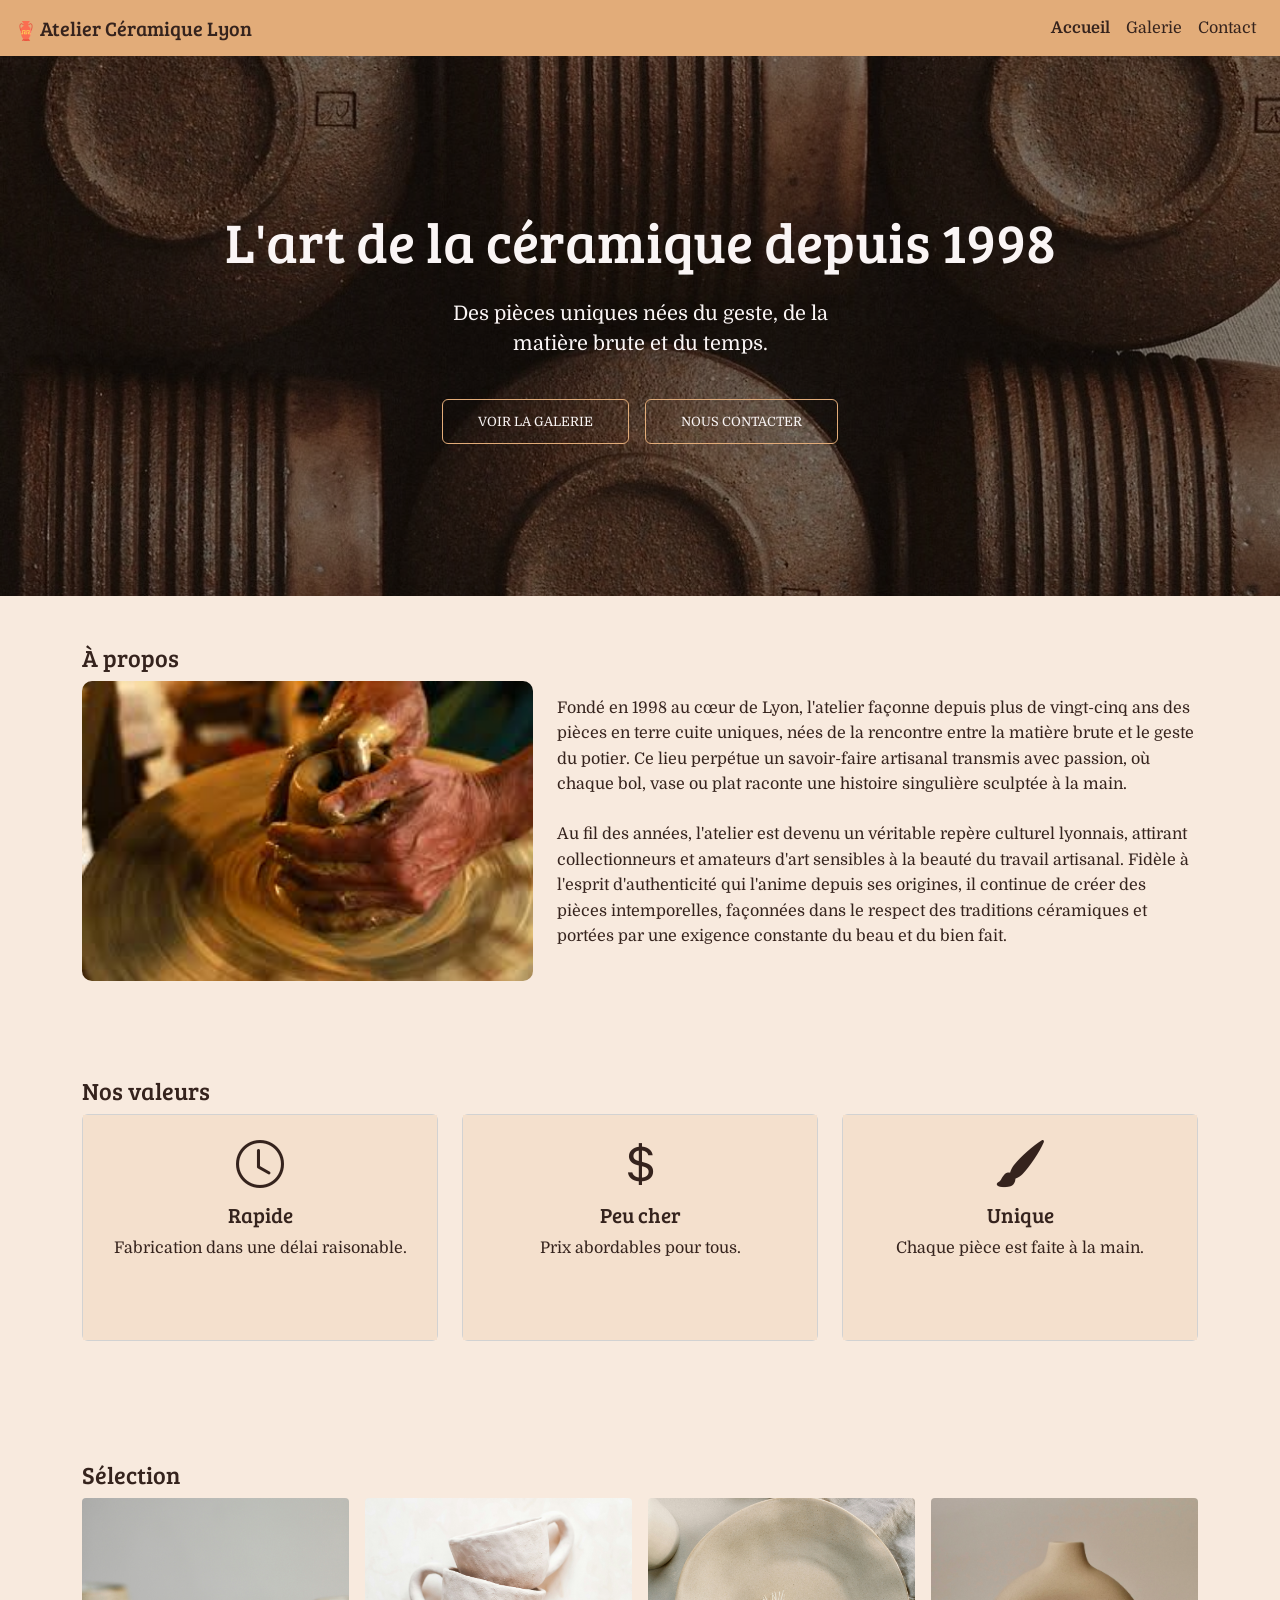
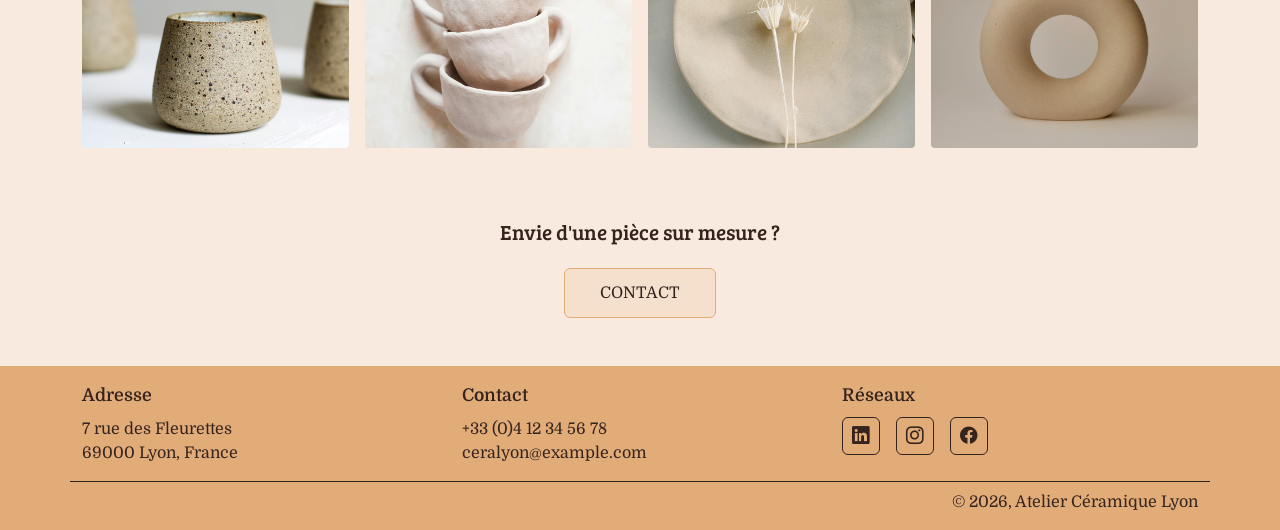
==== commit d8364344: "Modifications de quelques textes + README." ====
--- a/index.html
+++ b/index.html
@@ -55,12 +55,8 @@
                     </div>
 
                     <div class="col-md-7 about-text">
-                        <p>Lorem ipsum dolor sit amet consectetur adipisicing elit. Fugit a illo distinctio accusamus
-                            corporis eaque possimus molestiae error blanditiis est quia, soluta similique voluptate
-                            cumque laudantium cupiditate unde iure maiores.</p>
-                        <p>Lorem ipsum, dolor sit amet consectetur adipisicing elit. Officiis quas placeat rerum
-                            voluptate laboriosam quidem voluptates totam impedit nesciunt molestias. Necessitatibus odio
-                            ullam placeat repellendus quos odit in ea voluptas.</p>
+                        <p>Fondé en 1998 au cœur de Lyon, l'atelier façonne depuis plus de vingt-cinq ans des pièces en terre cuite uniques, nées de la rencontre entre la matière brute et le geste du potier. Ce lieu perpétue un savoir-faire artisanal transmis avec passion, où chaque bol, vase ou plat raconte une histoire singulière sculptée à la main.</p>
+                        <p>Au fil des années, l'atelier est devenu un véritable repère culturel lyonnais, attirant collectionneurs et amateurs d'art sensibles à la beauté du travail artisanal. Fidèle à l'esprit d'authenticité qui l'anime depuis ses origines, il continue de créer des pièces intemporelles, façonnées dans le respect des traditions céramiques et portées par une exigence constante du beau et du bien fait.</p>
                     </div>
                 </div>
             </div>
